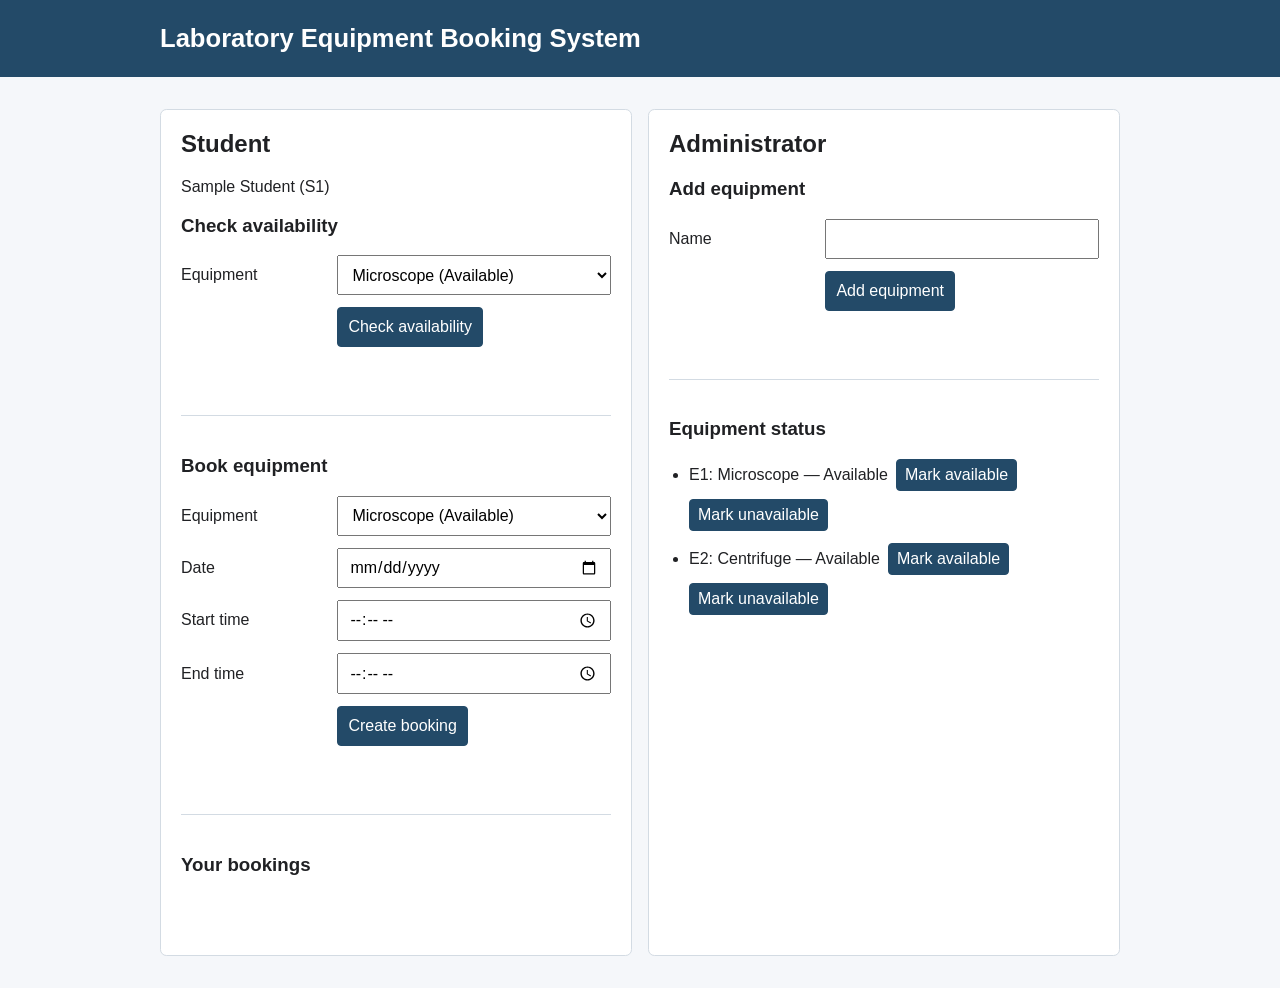
==== index.html @ 4bb3c20f "Implement laboratory equipment booking system Co-authored-by: Copilot <223556219+Copilot@users.norep" ====
<!doctype html>
<html lang="en">
  <head>
    <meta charset="utf-8">
    <meta name="viewport" content="width=device-width, initial-scale=1">
    <title>Laboratory Equipment Booking System</title>
    <link rel="stylesheet" href="styles.css">
    <script src="domain.js" defer></script>
    <script src="app.js" defer></script>
  </head>
  <body>
    <header class="page-header">
      <h1>Laboratory Equipment Booking System</h1>
    </header>

    <main class="sections">
      <section class="panel" aria-labelledby="student-heading">
        <h2 id="student-heading">Student</h2>
        <p id="student-profile"></p>

        <section aria-labelledby="availability-heading">
          <h3 id="availability-heading">Check availability</h3>
          <form id="availability-form">
            <label for="availability-equipment">Equipment</label>
            <select id="availability-equipment" name="equipment"></select>
            <button type="submit">Check availability</button>
          </form>
          <p id="availability-result" class="result" role="status" aria-live="polite"></p>
        </section>

        <section aria-labelledby="booking-heading">
          <h3 id="booking-heading">Book equipment</h3>
          <form id="booking-form">
            <label for="booking-equipment">Equipment</label>
            <select id="booking-equipment" name="equipment"></select>

            <label for="booking-date">Date</label>
            <input id="booking-date" name="date" type="date" required>

            <label for="booking-start">Start time</label>
            <input id="booking-start" name="start" type="time" required>

            <label for="booking-end">End time</label>
            <input id="booking-end" name="end" type="time" required>

            <button type="submit">Create booking</button>
          </form>
          <p id="booking-result" class="result" role="status" aria-live="polite"></p>
        </section>

        <section aria-labelledby="student-bookings-heading">
          <h3 id="student-bookings-heading">Your bookings</h3>
          <ul id="student-bookings" class="record-list"></ul>
          <p id="cancellation-result" class="result" role="status" aria-live="polite"></p>
        </section>
      </section>

      <section class="panel" aria-labelledby="administrator-heading">
        <h2 id="administrator-heading">Administrator</h2>
        <section aria-labelledby="add-equipment-heading">
          <h3 id="add-equipment-heading">Add equipment</h3>
          <form id="add-equipment-form">
            <label for="equipment-name">Name</label>
            <input id="equipment-name" name="name" type="text">
            <button type="submit">Add equipment</button>
          </form>
          <p id="add-equipment-result" class="result" role="status" aria-live="polite"></p>
        </section>

        <section aria-labelledby="equipment-heading">
          <h3 id="equipment-heading">Equipment status</h3>
          <ul id="administrator-equipment" class="record-list"></ul>
          <p id="administrator-result" class="result" role="status" aria-live="polite"></p>
        </section>
      </section>
    </main>
  </body>
</html>
---- styles.css ----
:root {
  color-scheme: light;
  font-family: Arial, sans-serif;
  color: #202124;
  background: #f5f7fa;
}

* {
  box-sizing: border-box;
}

body {
  margin: 0;
}

.page-header {
  padding: 1.5rem;
  color: #ffffff;
  background: #234a68;
}

.page-header h1 {
  max-width: 60rem;
  margin: 0 auto;
  font-size: 1.6rem;
}

.sections {
  display: grid;
  grid-template-columns: repeat(auto-fit, minmax(min(100%, 20rem), 1fr));
  gap: 1rem;
  width: min(100% - 2rem, 60rem);
  margin: 2rem auto;
}

.panel {
  padding: 1.25rem;
  border: 1px solid #d3dbe3;
  border-radius: 0.4rem;
  background: #ffffff;
}

.panel h2 {
  margin-top: 0;
}

.panel section + section {
  margin-top: 1.75rem;
  padding-top: 1.25rem;
  border-top: 1px solid #d3dbe3;
}

form {
  display: grid;
  grid-template-columns: minmax(6rem, 9rem) minmax(10rem, 1fr);
  gap: 0.75rem;
  align-items: center;
}

input,
select,
button {
  min-height: 2.5rem;
  padding: 0.45rem 0.65rem;
  font: inherit;
}

button {
  grid-column: 2;
  width: fit-content;
  border: 1px solid #234a68;
  border-radius: 0.25rem;
  color: #ffffff;
  background: #234a68;
  cursor: pointer;
}

button:hover {
  background: #17374f;
}

.result {
  min-height: 1.5rem;
}

.record-list {
  padding-left: 1.25rem;
}

.record-list li + li {
  margin-top: 0.75rem;
}

.record-row {
  display: flex;
  flex-wrap: wrap;
  gap: 0.5rem;
  align-items: center;
}

.record-row button {
  min-height: 2rem;
  padding: 0.25rem 0.5rem;
}

@media (max-width: 32rem) {
  form {
    grid-template-columns: 1fr;
  }

  button {
    grid-column: 1;
  }
}
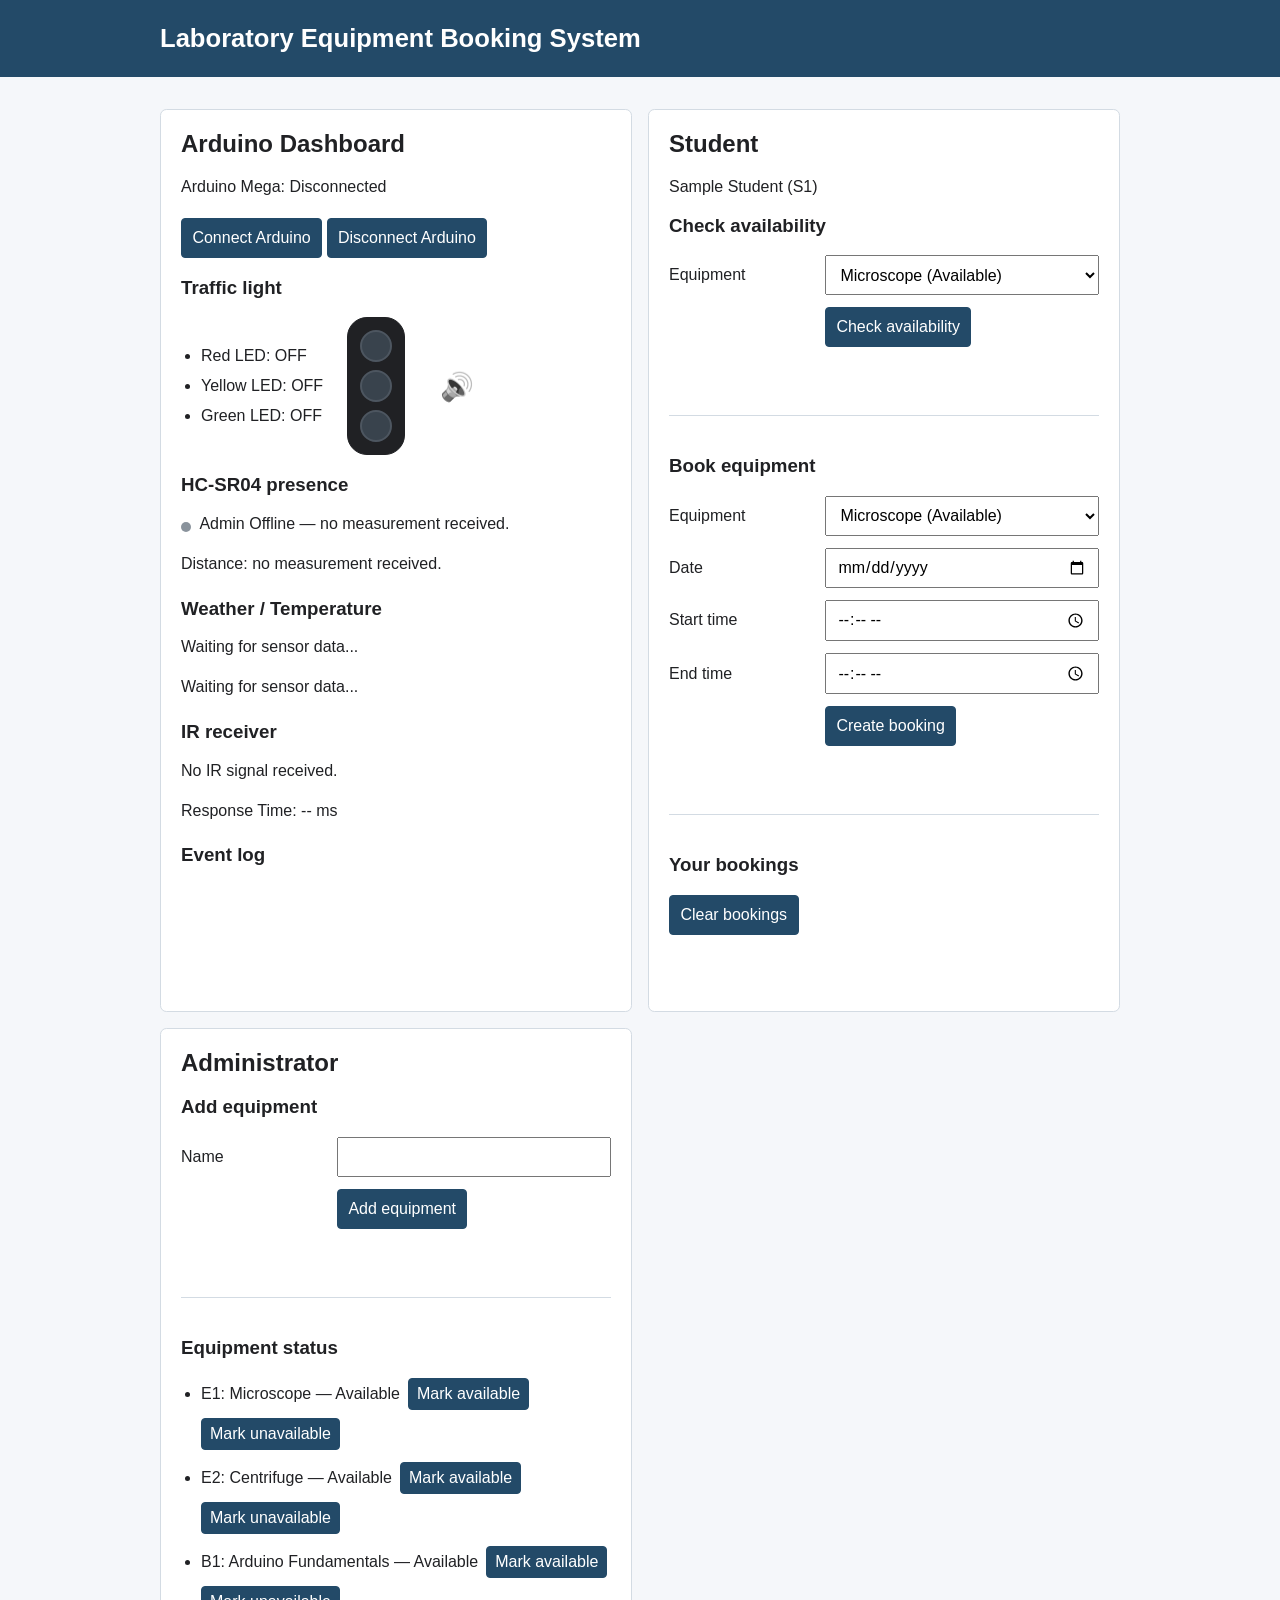
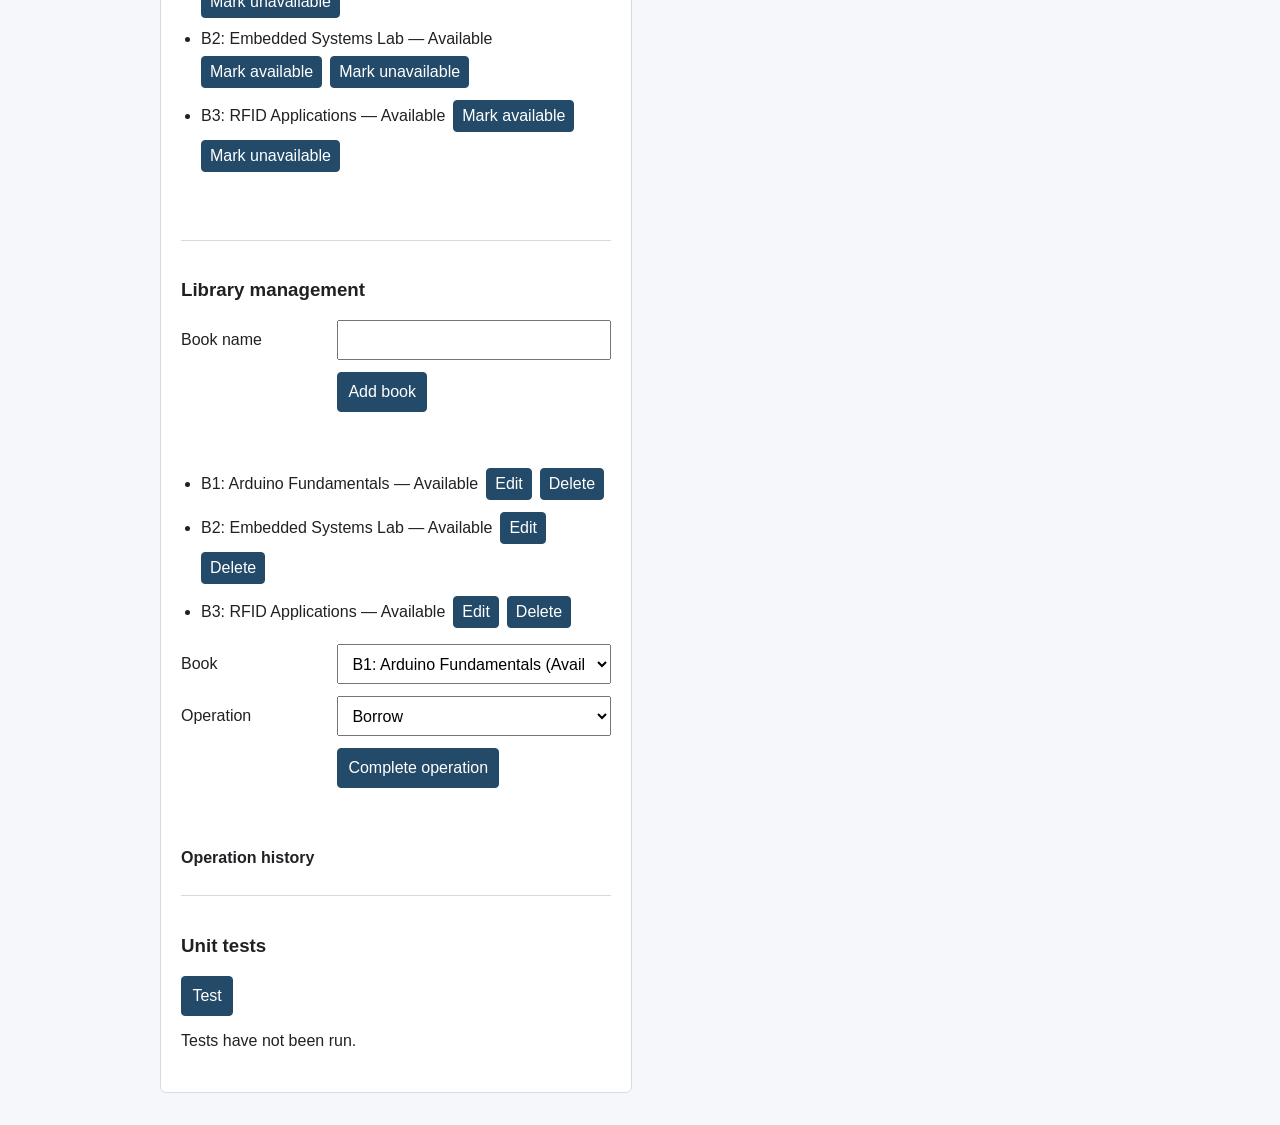
==== commit d7140d3a: "add arduino dashbord" ====
--- a/index.html
+++ b/index.html
@@ -14,6 +14,41 @@
     </header>
 
     <main class="sections">
+      <section class="panel" aria-labelledby="dashboard-heading">
+        <h2 id="dashboard-heading">Arduino Dashboard</h2>
+        <p id="arduino-connection" class="result" role="status">Arduino Mega: Disconnected</p>
+        <button id="connect-arduino" type="button">Connect Arduino</button>
+        <button id="disconnect-arduino" type="button" disabled>Disconnect Arduino</button>
+        <h3>Traffic light</h3>
+        <div class="traffic-light-display">
+          <ul id="traffic-light-status" class="record-list"></ul>
+          <div class="traffic-light" aria-label="Virtual traffic light">
+            <span id="virtual-red-light" class="traffic-light__bulb traffic-light__bulb--red"></span>
+            <span id="virtual-yellow-light" class="traffic-light__bulb traffic-light__bulb--yellow"></span>
+            <span id="virtual-green-light" class="traffic-light__bulb traffic-light__bulb--green"></span>
+          </div>
+          <div id="buzz-indicator" class="buzz-indicator" role="img" aria-label="Buzz inactive">
+            <span class="buzz-indicator__speaker" aria-hidden="true">🔊</span>
+            <span class="buzz-indicator__wave buzz-indicator__wave--one" aria-hidden="true"></span>
+            <span class="buzz-indicator__wave buzz-indicator__wave--two" aria-hidden="true"></span>
+          </div>
+        </div>
+        <h3>HC-SR04 presence</h3>
+        <p class="presence-status">
+          <span id="presence-indicator" class="presence-indicator" aria-hidden="true"></span>
+          <span id="presence-status" class="result" role="status">Admin Offline — no measurement received.</span>
+        </p>
+        <p id="distance-status" class="result">Distance: no measurement received.</p>
+        <h3>Weather / Temperature</h3>
+        <p id="temperature-status" class="result">Waiting for sensor data...</p>
+        <p id="humidity-status" class="result">Waiting for sensor data...</p>
+        <h3>IR receiver</h3>
+        <p id="ir-status" class="result">No IR signal received.</p>
+        <p id="ir-response-time" class="result">Response Time: -- ms</p>
+        <h3>Event log</h3>
+        <ul id="hardware-events" class="record-list"></ul>
+      </section>
+
       <section class="panel" aria-labelledby="student-heading">
         <h2 id="student-heading">Student</h2>
         <p id="student-profile"></p>
@@ -51,6 +86,7 @@
         <section aria-labelledby="student-bookings-heading">
           <h3 id="student-bookings-heading">Your bookings</h3>
           <ul id="student-bookings" class="record-list"></ul>
+          <button id="clear-bookings" type="button">Clear bookings</button>
           <p id="cancellation-result" class="result" role="status" aria-live="polite"></p>
         </section>
       </section>
@@ -72,6 +108,39 @@
           <ul id="administrator-equipment" class="record-list"></ul>
           <p id="administrator-result" class="result" role="status" aria-live="polite"></p>
         </section>
+
+        <section aria-labelledby="library-heading">
+          <h3 id="library-heading">Library management</h3>
+          <form id="add-book-form">
+            <label for="book-name">Book name</label>
+            <input id="book-name" name="name" type="text" required>
+            <button type="submit">Add book</button>
+          </form>
+          <p id="book-management-result" class="result" role="status" aria-live="polite"></p>
+          <ul id="book-list" class="record-list"></ul>
+          <form id="library-operation-form">
+            <label for="book-selection">Book</label>
+            <select id="book-selection" name="book"></select>
+            <label for="library-operation">Operation</label>
+            <select id="library-operation" name="operation">
+              <option value="Borrow">Borrow</option>
+              <option value="Return">Return</option>
+            </select>
+            <button type="submit">Complete operation</button>
+          </form>
+          <p id="library-operation-result" class="result" role="status" aria-live="polite"></p>
+          <h4>Operation history</h4>
+          <ul id="operation-history" class="record-list"></ul>
+        </section>
+
+        <section aria-labelledby="tests-heading">
+          <h3 id="tests-heading">Unit tests</h3>
+          <button id="run-tests" type="button">Test</button>
+          <p id="test-summary" class="result" role="status" aria-live="polite">
+            Tests have not been run.
+          </p>
+          <ul id="test-results" class="record-list"></ul>
+        </section>
       </section>
     </main>
   </body>
--- a/styles.css
+++ b/styles.css
@@ -83,12 +83,159 @@
   min-height: 1.5rem;
 }
 
+.presence-status {
+  display: flex;
+  gap: 0.5rem;
+  align-items: center;
+}
+
+.presence-indicator {
+  flex: 0 0 auto;
+  width: 0.65rem;
+  height: 0.65rem;
+  border-radius: 50%;
+  background: #8a939c;
+}
+
+.presence-indicator.online {
+  background: #43a047;
+  box-shadow: 0 0 0.45rem #43a047;
+  animation: presence-pulse 1.6s ease-in-out infinite;
+}
+
+@keyframes presence-pulse {
+  0%, 100% {
+    box-shadow: 0 0 0.25rem #43a047;
+    opacity: 0.75;
+  }
+  50% {
+    box-shadow: 0 0 0.7rem #43a047;
+    opacity: 1;
+  }
+}
+
 .record-list {
   padding-left: 1.25rem;
 }
 
 .record-list li + li {
   margin-top: 0.75rem;
+}
+
+.traffic-light-display {
+  display: flex;
+  flex-wrap: wrap;
+  gap: 1.5rem;
+  align-items: center;
+}
+
+.traffic-light {
+  display: grid;
+  gap: 0.5rem;
+  padding: 0.75rem;
+  border: 1px solid #202124;
+  border-radius: 1.25rem;
+  background: #202124;
+}
+
+.traffic-light__bulb {
+  display: block;
+  width: 2rem;
+  height: 2rem;
+  border: 2px solid #4d5660;
+  border-radius: 50%;
+  background: #39434d;
+}
+
+.traffic-light__bulb--red.active {
+  background: #e53935;
+  box-shadow: 0 0 0.7rem #e53935;
+  animation: traffic-light-glow-red 1.2s ease-in-out infinite alternate;
+}
+
+.traffic-light__bulb--yellow.active {
+  background: #fbc02d;
+  box-shadow: 0 0 0.7rem #fbc02d;
+  animation: traffic-light-glow-yellow 1.2s ease-in-out infinite alternate;
+}
+
+.traffic-light__bulb--green.active {
+  background: #43a047;
+  box-shadow: 0 0 0.7rem #43a047;
+  animation: traffic-light-glow-green 1.2s ease-in-out infinite alternate;
+}
+
+.buzz-indicator {
+  position: relative;
+  display: flex;
+  width: 3.5rem;
+  height: 3.5rem;
+  align-items: center;
+  justify-content: center;
+  color: #4d5660;
+}
+
+.buzz-indicator__speaker {
+  font-size: 1.7rem;
+  line-height: 1;
+  filter: grayscale(1);
+}
+
+.buzz-indicator.active .buzz-indicator__speaker {
+  filter: none;
+  animation: buzz-pulse 0.8s ease-in-out infinite;
+}
+
+.buzz-indicator__wave {
+  position: absolute;
+  width: 0.7rem;
+  height: 1.4rem;
+  border: 2px solid currentColor;
+  border-left: 0;
+  border-top-color: transparent;
+  border-bottom-color: transparent;
+  border-radius: 0 50% 50% 0;
+  opacity: 0;
+}
+
+.buzz-indicator.active .buzz-indicator__wave {
+  animation: buzz-wave 0.8s ease-out infinite;
+}
+
+.buzz-indicator__wave--one {
+  right: 0.2rem;
+}
+
+.buzz-indicator__wave--two {
+  right: -0.3rem;
+  height: 2rem;
+  animation-delay: 0.2s !important;
+}
+
+@keyframes buzz-pulse {
+  0%, 100% { transform: scale(1); }
+  50% { transform: scale(1.12); }
+}
+
+@keyframes buzz-wave {
+  0% { opacity: 0; transform: scale(0.8); }
+  40%, 70% { opacity: 0.8; }
+  100% { opacity: 0; transform: scale(1.1); }
+}
+
+@keyframes traffic-light-glow-red {
+  from { box-shadow: 0 0 0.45rem #e53935; }
+  to { box-shadow: 0 0 1rem #e53935; }
+}
+
+@keyframes traffic-light-glow-yellow {
+  from { box-shadow: 0 0 0.45rem #fbc02d; }
+  to { box-shadow: 0 0 1rem #fbc02d; }
+}
+
+@keyframes traffic-light-glow-green {
+  from { box-shadow: 0 0 0.45rem #43a047; }
+  to { box-shadow: 0 0 1rem #43a047; }
 }
 
 .record-row {
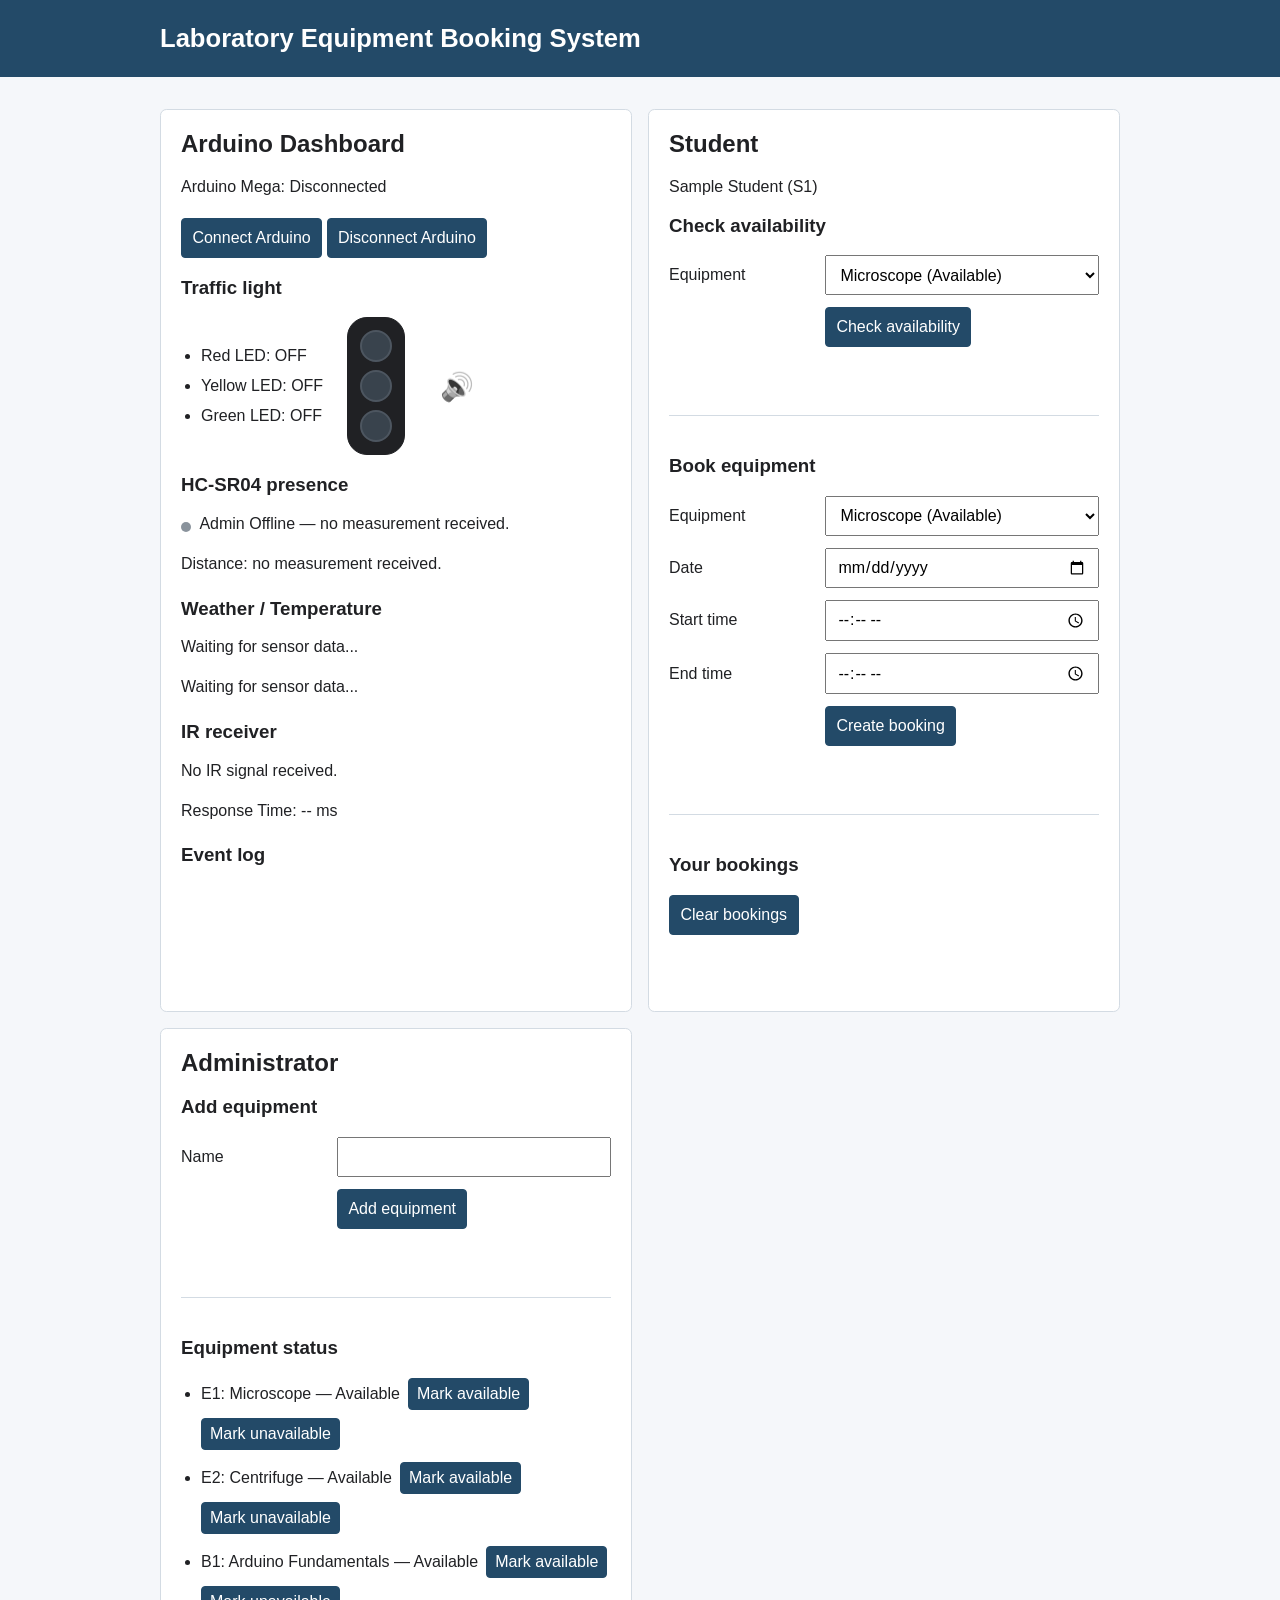
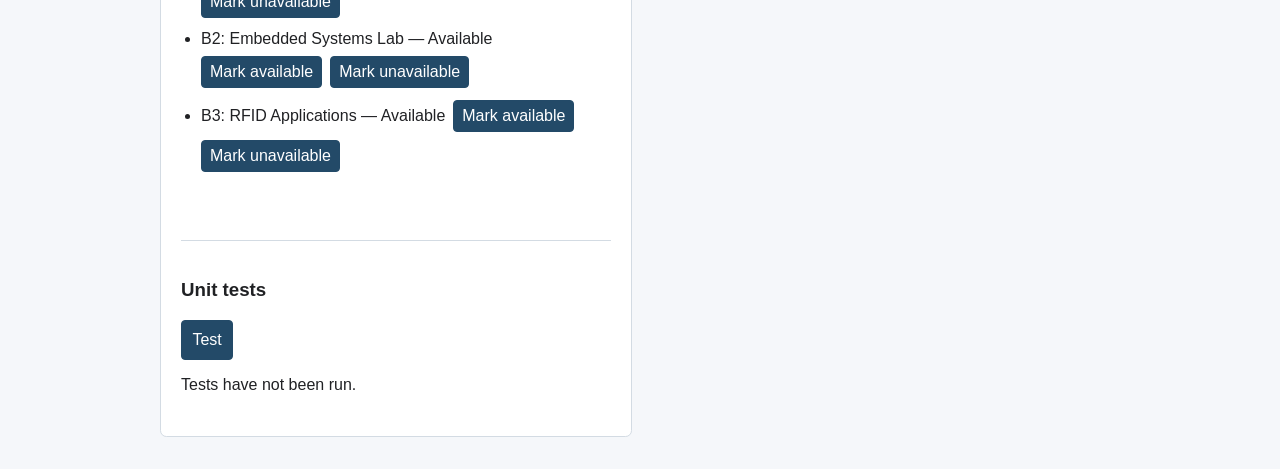
==== commit d56d0de1: "en endring på nettsiden" ====
--- a/index.html
+++ b/index.html
@@ -109,30 +109,6 @@
           <p id="administrator-result" class="result" role="status" aria-live="polite"></p>
         </section>
 
-        <section aria-labelledby="library-heading">
-          <h3 id="library-heading">Library management</h3>
-          <form id="add-book-form">
-            <label for="book-name">Book name</label>
-            <input id="book-name" name="name" type="text" required>
-            <button type="submit">Add book</button>
-          </form>
-          <p id="book-management-result" class="result" role="status" aria-live="polite"></p>
-          <ul id="book-list" class="record-list"></ul>
-          <form id="library-operation-form">
-            <label for="book-selection">Book</label>
-            <select id="book-selection" name="book"></select>
-            <label for="library-operation">Operation</label>
-            <select id="library-operation" name="operation">
-              <option value="Borrow">Borrow</option>
-              <option value="Return">Return</option>
-            </select>
-            <button type="submit">Complete operation</button>
-          </form>
-          <p id="library-operation-result" class="result" role="status" aria-live="polite"></p>
-          <h4>Operation history</h4>
-          <ul id="operation-history" class="record-list"></ul>
-        </section>
-
         <section aria-labelledby="tests-heading">
           <h3 id="tests-heading">Unit tests</h3>
           <button id="run-tests" type="button">Test</button>
